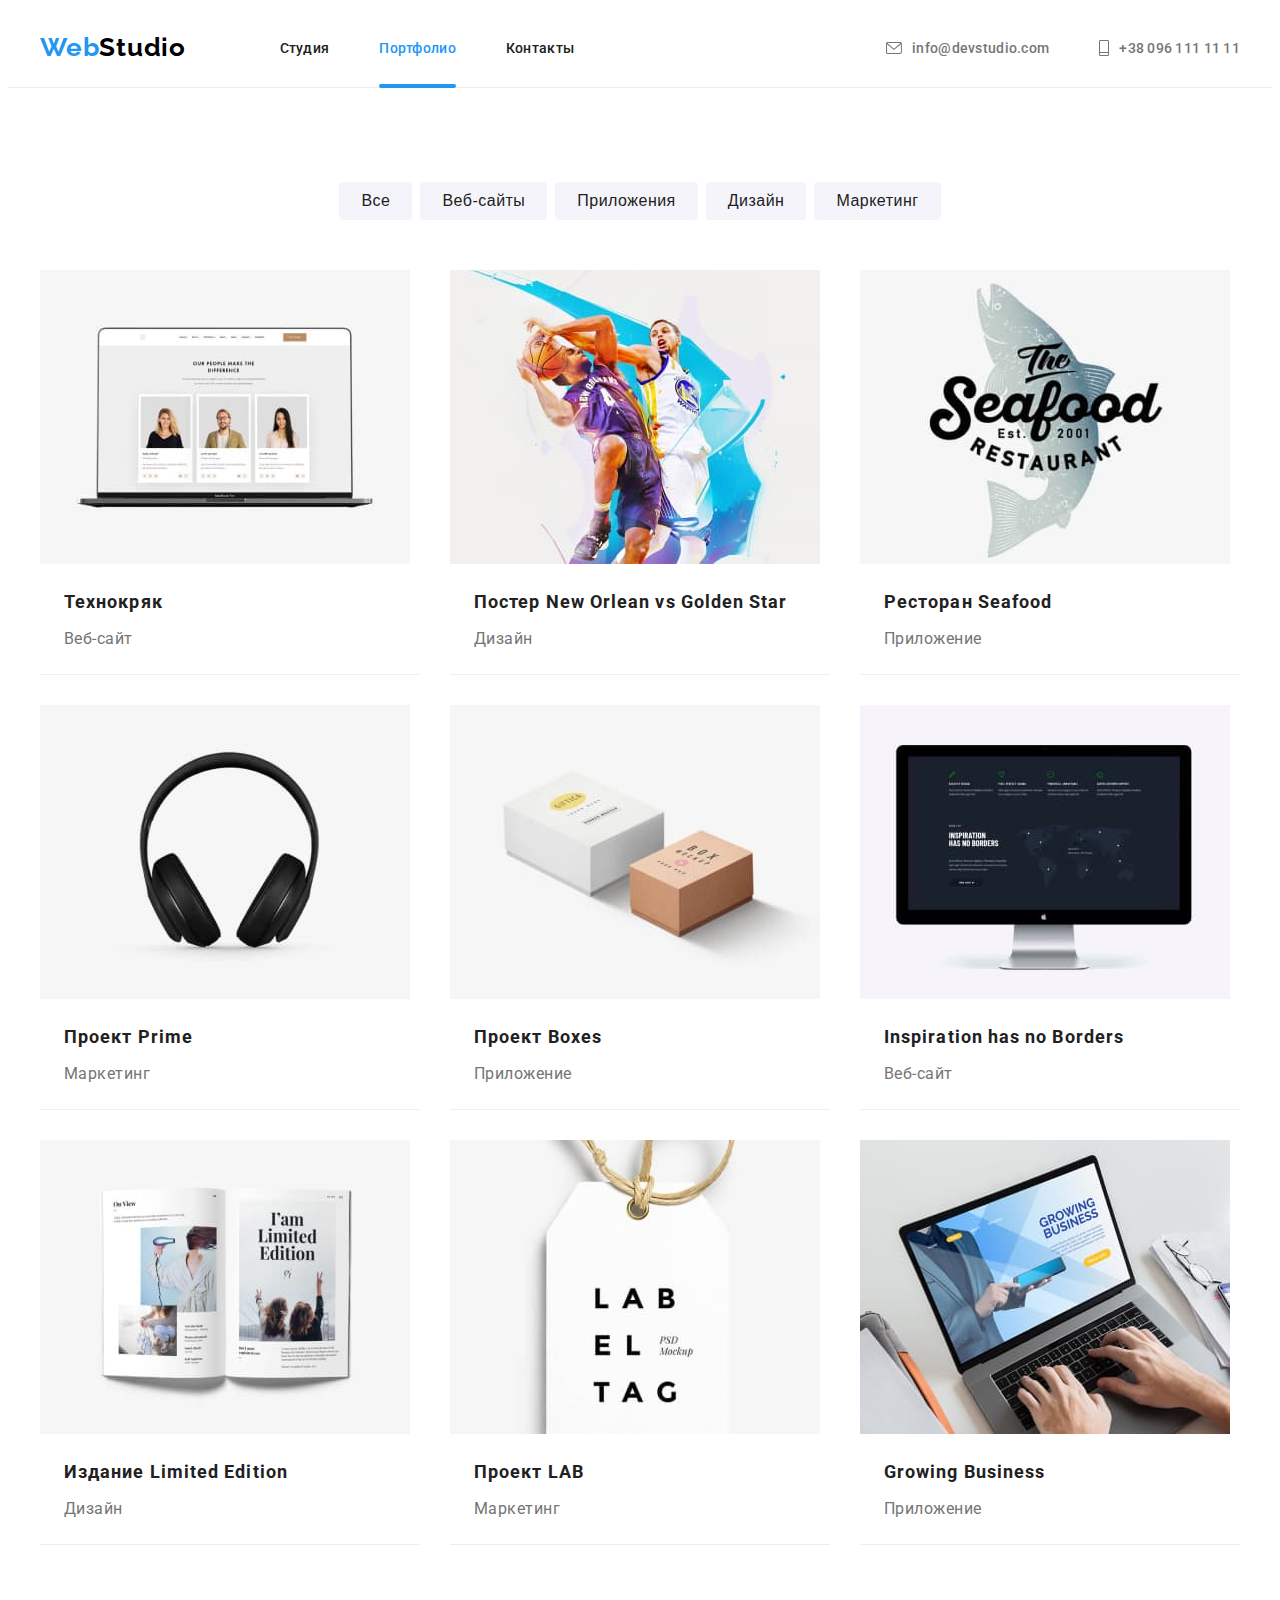
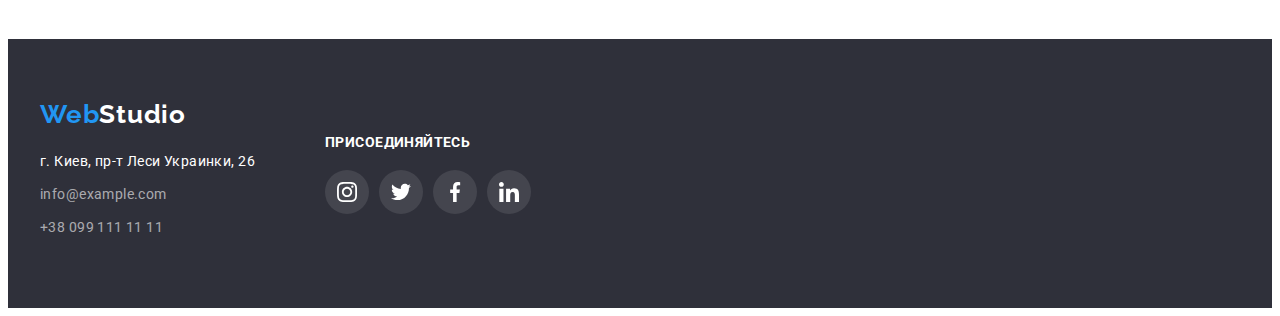
==== portfolio.html @ f4473c48 "add files from previous homework" ====
<!DOCTYPE html >
<html lang="ru">
    <head>
        <meta charset="utf-8">
        <title> Portfolio </title>
        <!--link GOOGLE Fonts-->
        <!--CSS rules to specify families
            font-family: 'Raleway', sans-serif;
            font-family: 'Roboto', sans-serif;-->
        <link rel="preconnect" href="https://fonts.googleapis.com">
        <link rel="preconnect" href="https://fonts.gstatic.com" crossorigin>
        <link href="https://fonts.googleapis.com/css2?family=Raleway:wght@700&family=Roboto:wght@400;500;700;900&display=swap" rel="stylesheet">
        <!--Link style-->
        <link rel="stylesheet" href="https://cdnjs.cloudflare.com/ajax/libs/modern-normalize/1.1.0/modern-normalize.min.css" integrity="sha512-wpPYUAdjBVSE4KJnH1VR1HeZfpl1ub8YT/NKx4PuQ5NmX2tKuGu6U/JRp5y+Y8XG2tV+wKQpNHVUX03MfMFn9Q==" crossorigin="anonymous" referrerpolicy="no-referrer" />    
        <link rel="stylesheet" href="./css/style.css">
    </head>
    <body>
        <header class="header">
            <div class="container header-container">
                    <a href="" class="link link-no-tdn header-logo">Web<span class="header-post-logo">Studio</span> </a>
                    <nav class="navigation-header">
                        <ul class="list list-no-ls list-header-navigation " > 
                            <li class="header-nav-item item"><a href="./index.html" class="link link-no-tdn header-nav-link ">Студия</a></li>
                            <li class="header-nav-item item"><a href="./portfolio.html" class="link link-no-tdn header-nav-link current-page-link  ">Портфолио</a></li>    
                            <li class="header-nav-item item"><a href="" class="link link-no-tdn header-nav-link ">Контакты</a></li>
                        </ul>    
                    </nav>
                    <ul class="list list-no-ls list-header-contact" >
                        <li class="header-contact-item item mail-item"><a href="mailto:info@devstudio.com" class="link link-no-tdn header-contact-link">
                            <svg width="16" height="12" class="contact-icon"> 
                                <use href="../images/icons.svg#icon-envelope"></use>
                            </svg>
                            <span class="mail-header">info@devstudio.com</span></a></li>
                        <li class="header-contact-item"><a href="tel:+380961111111" class="link link-no-tdn header-contact-link">
                            <svg width="10" height="16" class="contact-icon"> 
                                <use href="../images/icons.svg#icon-smartphone"></use>
                            </svg>
                            <span>+38 096 111 11 11</span></a></li>
                    </ul>
            </div>
        </header>
        <section class="products-section section">
            <div class="container">
                <ul class="products-list list-no-ls">
                    <li class="product-list-item item"><input type="button" value="Все" class="product-list-btn button"></li>
                    <li class="product-list-item item"><input type="button" value="Веб-сайты" class="product-list-btn button"></li>
                    <li class="product-list-item item"><input type="button" value="Приложения" class="product-list-btn button"></li>
                    <li class="product-list-item item"><input type="button" value="Дизайн" class="product-list-btn button"></li>
                    <li class="product-list-item item"><input type="button" value="Маркетинг" class="product-list-btn button"></li>
                </ul>
                <ul class="products-example-list list-no-ls">
                    <li class="products-example-item ">
                        <a href="" class="products-example-link link-no-tdn">
                            <div class="products-example-content">
                                <img src="./images/technokryak.jpg" alt="Веб-сайт Технокряк"  width="370" height="294">
                                <p class="product-description-content">
                                    Технокряк это современная площадка распространения коронавируса. Компании используют эту платформу для цифрового шпионажа и атак на защищённые сервера конкурентов.
                                </p>    
                            </div>
                            <div class="product-name-container">
                                <h3 class="products-example-partner">Технокряк</h3>
                                <p class="products-example-type">Веб-сайт</p>
                            </div>
                        </a>
                    </li>
                    <li class="products-example-item ">
                        <a href="" class="products-example-link link-no-tdn">
                            <div class="products-example-content">
                                <img src="./images/poster-new-orlean.jpg" alt="Дизайн Постер New Orlean vs Golden Star" width="370" height="294">
                                <p class="product-description-content">
                                    Технокряк это современная площадка распространения коронавируса. Компании используют эту платформу для цифрового шпионажа и атак на защищённые сервера конкурентов.
                                </p>    
                            </div>
                            <div class="product-name-container">
                                <h3 class="products-example-partner">Постер New Orlean vs Golden Star</h3>
                                <p class="products-example-type">Дизайн</p>
                            </div>
                        </a>
                    </li>
                    <li class="products-example-item ">
                        <a href="" class="products-example-link link-no-tdn">
                            <div class="products-example-content">
                                <img src="./images/restoraun-seafood.jpg" alt="Приложение Ресторан Seafood" width="370" height="294">
                                <p class="product-description-content">
                                    Технокряк это современная площадка распространения коронавируса. Компании используют эту платформу для цифрового шпионажа и атак на защищённые сервера конкурентов.
                                </p>    
                            </div>
                            <div class="product-name-container">
                                <h3 class="products-example-partner">Ресторан Seafood</h3>
                                <p class="products-example-type">Приложение</p>
                            </div>
                        </a>
                    </li>
                    <li class="products-example-item ">
                        <a href="" class="products-example-link link-no-tdn">
                            <div class="products-example-content">
                                <img src="./images/project-prime.jpg" alt="Маркетинг Проект Prime" width="370" height="294">
                                <p class="product-description-content">
                                    Технокряк это современная площадка распространения коронавируса. Компании используют эту платформу для цифрового шпионажа и атак на защищённые сервера конкурентов.
                                </p>    
                            </div>
                            <div class="product-name-container">
                                <h3 class="products-example-partner">Проект Prime</h3>
                                <p class="products-example-type">Маркетинг</p>
                            </div>
                        </a>
                    </li>
                    <li class="products-example-item ">
                        <a href="" class="products-example-link link-no-tdn">
                            <div class="products-example-content">
                                <img src="./images/project-boxes.jpg" alt="Приложение Проект Boxes" width="370" height="294">
                                <p class="product-description-content">
                                    Технокряк это современная площадка распространения коронавируса. Компании используют эту платформу для цифрового шпионажа и атак на защищённые сервера конкурентов.
                                </p>    
                            </div>
                            <div class="product-name-container">
                                <h3 class="products-example-partner">Проект Boxes</h3>
                                <p class="products-example-type">Приложение</p>
                            </div>
                        </a>
                    </li>
                    <li class="products-example-item ">
                        <a href="" class="products-example-link link-no-tdn">
                            <div class="products-example-content">
                                <img src="./images/inspiration-no-borders.jpg" alt="Веб-сайт Inspiration has no Borders" width="370" height="294">
                                <p class="product-description-content">
                                    Технокряк это современная площадка распространения коронавируса. Компании используют эту платформу для цифрового шпионажа и атак на защищённые сервера конкурентов.
                                </p>    
                            </div>
                            <div class="product-name-container">
                                <h3 class="products-example-partner">Inspiration has no Borders</h3>
                                <p class="products-example-type">Веб-сайт</p>
                            </div>
                        </a>
                    </li>
                    <li class="products-example-item ">
                        <a href="" class="products-example-link link-no-tdn">
                            <div class="products-example-content">
                                <img src="./images/magazine-limited-edition.jpg" alt="Дизайн Издание Limited Edition" width="370" height="294">
                                <p class="product-description-content">
                                    Технокряк это современная площадка распространения коронавируса. Компании используют эту платформу для цифрового шпионажа и атак на защищённые сервера конкурентов.
                                </p>    
                            </div>
                            <div class="product-name-container">
                                <h3 class="products-example-partner">Издание Limited Edition</h3>
                                <p class="products-example-type">Дизайн</p>
                            </div>
                        </a>
                    </li>
                    <li class="products-example-item ">
                        <a href="" class="products-example-link link-no-tdn">
                            <div class="products-example-content">
                                <img src="./images/project-lab.jpg" alt="Маркетинг Проект LAB" width="370" height="294">
                                <p class="product-description-content">
                                    Технокряк это современная площадка распространения коронавируса. Компании используют эту платформу для цифрового шпионажа и атак на защищённые сервера конкурентов.
                                </p>    
                            </div>
                            <div class="product-name-container">
                                <h3 class="products-example-partner">Проект LAB</h3>
                                <p class="products-example-type">Маркетинг</p>
                            </div>
                        </a>
                    </li>
                    <li class="products-example-item ">
                        <a href="" class="products-example-link link-no-tdn">
                            <div class="products-example-content">
                                <img src="./images/growing-business.jpg" alt="Приложение Growing Business" width="370" height="294">
                                <p class="product-description-content">
                                    Технокряк это современная площадка распространения коронавируса. Компании используют эту платформу для цифрового шпионажа и атак на защищённые сервера конкурентов.
                                </p>    
                            </div>
                            <div class="product-name-container">
                                <h3 class="products-example-partner">Growing Business</h3>
                                <p class="products-example-type">Приложение</p>
                            </div>
                        </a>
                    </li>
                </ul>
            </div>
        </section>
        <footer class="footer"> 
            <div class="container footer-container">
                <div class="footer-adress footer-content">
                    <div class="footer-logo-container">
                        <a href="" class="link link-no-tdn footer-logo">Web<span class="footer-post-logo">Studio</span> </a>
                    </div>
                    <address class="address">
                        <ul class="address-list list-no-ls">
                            <li class="address-item item"><a href="" class="address-link link link-no-tdn">г. Киев, пр-т Леси Украинки, 26</a></li>
                            <li class="address-item item"><a href="mailto:info@example.com" class=" address-link link address-telmail-link link-no-tdn">info@example.com</a></li>
                            <li class="address-item item"><a href="tel:+380991111111" class="address-link link address-telmail-link link-no-tdn">+38 099 111 11 11</a></li>
                        </ul>
                    </address>
                </div>
                <div class="footer-content footer-social">
                    <p class="footer-social-title"> присоединяйтесь</p>
                    <ul class="social-list social-list-footer list-no-ls list">
                        <li class="social-item item social-item-footer">
                            <a href="javascript:void(0)" class="social-link social-link-footer link-no-tdn link">
                                <svg class="social-icon social-icon-footer"> 
                                    <use href="./images/icons.svg#icon-instagram"></use>
                                </svg>
                                 </a>
                        </li>
                        <li class="social-item item social-item-members">
                            <a href="javascript:void(0)" class="social-link social-link-footer link-no-tdn link">
                                <svg class="social-icon social-icon-footer"> 
                                    <use href="./images/icons.svg#icon-twitter"></use>
                                </svg>
                            </a>
                        </li>
                        <li class="social-item item social-item-members">
                            <a href="javascript:void(0)" class="social-link social-link-footer link-no-tdn link">
                                <svg class="social-icon social-icon-footer"> 
                                    <use href="./images/icons.svg#icon-facebook"></use>
                                </svg>
                            </a>
                        </li>
                        <li class="social-item item social-item-members">
                            <a href="javascript:void(0)" class="social-link social-link-footer link-no-tdn link">
                                <svg class="social-icon social-icon-footer"> 
                                    <use href="./images/icons.svg#icon-linkedin"></use>
                                </svg>
                            </a>
                        </li>
                    </ul>
                </div>
                <div class="footer-content footer-sign">
    
                </div>
            </div>
            
        </footer>     
    </body>
</html>
---- css/style.css ----
:root{
/*fonts colours */
    --body-fonts-main-color: #212121;
    --body-fonts-onbackgraund-color: #FFFFFF;
    --general-text-fonts-color: #757575;
    --logo-first-color: #2196F3;
    --logo-header-second-color: #000000;
    --logo-footer-second-color: #FFFFFF;
    --active-btn-fonts-color: #FFFFFF;
    --active-link-fonts-color: #2196F3;
    --main-svg-color: #AFB1B8;
/*background colours */   
    --body-background-main-color:#E5E5E5;
    --header-background-color: #FFFFFF;
    --hero-background-color: #2F303A;
    --hero-btn-background-color: #2196F3;
    --body-additional-color: #F5F4FA;
    --footer-background-color: #2F303A;
    --active-btn-background-color: #2196F3;
    --cards-background-color: #FFFFFF;
/*border colors*/
    --header-botton-color: #ECECEC;
    --product-example-card-border: #EEEEEE;
/*distance between content*/
    --horisondal-content-offset-negative: -30px;
    --horisondal-content-offset-positive: 30px;
    --vertical-content-offset-negative: -30px;
    --vertical-content-offset-positive: 30px;
    --vertical-section-offset-negative: -94px;
    --vertical-section-offset-positive: 94px;
/*times*/
    --animation-time: 250ms; 
/*sizes*/
    --portfolio-img-card-height:294px;
    --portfolio-img-card-width:370px;
}
/*reset*/
p, h1, h2, h3, h4, h5, h6{
    margin: 0;
}
ul {
    margin: 0;
    padding-left: 0;
}

/*general components*/
body {
    font-family: Roboto, sans-serif;
    color: var(--body-fonts-main-color);
    /* background-color: var(--body-background-main-color); */
}
.link {
    transition: color var(--animation-time) cubic-bezier(0.4, 0, 0.2, 1) ;
}
.link-no-tdn {
    text-decoration: none;
}
.list-no-ls {
    list-style: none;
}
.container{
    width: 1200px;
    margin: 0 auto;
    padding-left: 15px;
    padding-right: 15px;
}
img{
    display: block;
}

.button{
    transition: color var(--animation-time) cubic-bezier(0.4, 0, 0.2, 1), 
    background-color var(--animation-time) cubic-bezier(0.4, 0, 0.2, 1),
    box-shadow var(--animation-time) cubic-bezier(0.4, 0, 0.2, 1);
}
.section{
    padding-top: var(--vertical-section-offset-positive);
    padding-bottom: var(--vertical-section-offset-positive);
}
/*------------HEADER-------------*/
.header{
    background-color: var(--header-background-color);
    border-bottom: 1px solid var(--header-botton-color);
    padding-bottom: 24px;
    padding-top: 24px;

}
.header-container {
    display: flex;
    flex-wrap: wrap;
    align-items: center;
    justify-content: space-between;
}
.header-logo {
    font-family: Raleway;
    font-weight: 700;
    font-size: 26px;
    line-height: calc(31 / 26);
    letter-spacing: 0.03em; 
    color: var(--logo-first-color);
    flex-grow: 0.6;
}
.header-post-logo {
    color: var(--logo-header-second-color);
}
.navigation-header {
    flex-grow: 1;
}  
.list-header-navigation {
    display: flex;
    flex-wrap: wrap;
    justify-content: flex-start;
} 
.header-nav-item:not(:last-child) {
    margin-right: 50px;
} 
.header-nav-link {
    font-weight: 500;
    font-size: 14px;
    line-height: calc(16 / 14);
    letter-spacing: 0.02em;
    color:inherit;
}
.current-page-link {
    position: relative;
    color: var(--active-link-fonts-color);
    /* background-color: var(--active-link-fonts-color); */
}
.current-page-link::after {
    content: "";
    position: absolute;
    display: block;
    border-radius: 2px;
    width: 100%;
    border-bottom: 4px solid var(--active-link-fonts-color);
    top: 44px;
}
.header-nav-link:hover, .header-nav-link:focus {
    color: var(--active-link-fonts-color);
}

.list-header-contact {
    display: flex;
    flex-wrap:wrap;
    flex-grow: 1;
    justify-content: flex-end;
} 
.header-contact-item:not(:last-child) {
    margin-right: 50px;
} 
.header-contact-link{
    display: flex;
    align-items: center;
}
.header-contact-link {
    font-weight: 500;
    font-size: 14px;
    line-height: calc(16 / 14);
    letter-spacing: 0.02em;
    color: var(--general-text-fonts-color);
}

.header-contact-link:hover, .header-contact-link:focus {
    color: var(--active-link-fonts-color);
}
.header-contact-link:hover .contact-icon, 
.header-contact-link:focus .contact-icon{
    --color1: var(--active-link-fonts-color);
}
.contact-icon {
    margin-right: 10px;
}

/*------------------BODY-------------------*/
.hero{
    background-image: linear-gradient(rgba(47, 48, 58, 0.4),
     rgba(47, 48, 58, 0.4)),
    url(../images/bg-hero.jpg);
    background-repeat: no-repeat, no-repeat;
    background-position:center;
    background-size:1600px, 1600px;

}
.hero-container{
    padding-bottom: 106px;
    padding-top: 106px;
    
}
.hero-title {
    font-weight: 900;
    font-size: 44px;
    line-height: 1.36;
    text-align: center;
    letter-spacing: 0.06em;
    text-transform: uppercase;
    color: var(--body-fonts-onbackgraund-color);
    max-width: 696px;
    margin:0 auto 30px;
}
.hero-button {
    cursor: pointer;
    font-family: inherit;
    font-weight: 700;
    font-size: 16px;
    line-height: 1.87;
    display: block;
    align-items: center;
    text-align: center;
    letter-spacing: 0.06em;
    color: var(--body-fonts-onbackgraund-color);
    background-color: var(--hero-btn-background-color);
    padding-left: 32px;
    padding-right: 32px;
    padding-top: 10px;
    padding-bottom: 10px;
    margin:0 auto;
    border-radius: 4px;
    border: 0;
}
/*------SUPERIORITY-------*/
.superiority-list{
    display: flex;
    flex-wrap: wrap;
    margin-left:  var(--horisondal-content-offset-negative);
    margin-top: var(--vertical-content-offset-negative);

}
.superiority-item {
    margin-left: var(--horisondal-content-offset-positive);
    margin-top: var(--horisondal-content-offset-positive);
    flex-basis: calc(100% / 4 - var(--horisondal-content-offset-positive));
}
.superiority-img-block {
    width: 270px;
    height: 120px;
    display: flex;
    background-color: var(--body-additional-color);
    justify-content: center;
    align-items: center;
    margin-bottom: 30px;
}
.superiority-img {
    height: 70px;
    width: 70px;
}

.superiority-name{
    font-weight: 700;
    font-size: 14px;
    line-height: calc(16 / 14);
    letter-spacing: 0.03em;
    text-transform: uppercase;
    margin-bottom: 10px;
}
.superiority-after-title {
    font-weight: 400;
    font-size: 14px;
    line-height: 1.71;
    letter-spacing: 0.03em;
    color: var(--general-text-fonts-color);
}
.scills-section {
    padding-top: 0;
}
.scills-title {
    font-weight: 700;
    font-size: 36px;
    line-height: calc(42 / 36);
    text-align: center;
    letter-spacing: 0.03em;
    margin-bottom: 20px;
}
.scills-list {
    display: flex;
    flex-wrap: wrap;
    margin-left: var(--horisondal-content-offset-negative);
}
.scills-item {
    margin-top: var(--vertical-content-offset-positive);
    margin-left: var(--horisondal-content-offset-positive);
    flex-basis: calc(100% / 3 - var(--horisondal-content-offset-positive));
}
.scills-link > img {
    object-fit: cover;
}
.scills-content {
    position: relative;
}
.scills-content-overlay {
    position: absolute;
    display: block;
    
    background-image: linear-gradient(to left, rgba(47, 48, 58, 0.8), rgba(47, 48, 58, 0.8));
    padding-top: 27px;
    padding-bottom: 27px;
    
    top: 224px;
    text-transform: uppercase;
    font-weight: 700;
    font-size: 14px;
    line-height: calc(16.41 / 14);
    letter-spacing: 0.03em;
    color: var(--body-fonts-onbackgraund-color);
    width: 100%;
    text-align: center;
}

.team-section {
    background-color: var(--body-additional-color);
}
.team-list {
    display: flex;     
    flex-wrap: wrap;
    margin-left: var(--horisondal-content-offset-negative);
}
.team-items {
    margin-top: var(--vertical-content-offset-positive);
    margin-left: var(--horisondal-content-offset-positive);
    background-color: var(--cards-background-color);
    flex-basis: calc(100% / 4 - var(--horisondal-content-offset-positive));
    box-shadow: 0 4px 4px 0 rgba(0, 0, 0, 0.25);
}
.team-fig-caption {
    margin-top: var(--vertical-content-offset-positive);
    margin-bottom: var(--vertical-content-offset-positive);
}
.team-title {
    font-weight: 700;
    font-size: 36px;
    line-height: calc(42 / 36);
    text-align: center;
    letter-spacing: 0.03em;
    margin-bottom: 20px;
}
.team-member-names {
    font-weight: 500;
    font-size: 16px;
    line-height: calc(19 / 16);
    text-align: center;
    letter-spacing: 0.03em;
    margin-bottom: 10px;
}
.team-member-positions {
    font-weight: 400;
    font-size: 16px;
    line-height: calc(19 / 16);
    text-align: center;
    letter-spacing: 0.03em;
    color: var(--general-text-fonts-color);
    margin-bottom: 16px;
}
.social-list{
    display: flex;
    justify-content: center;
}
.social-item {
    height: 44px;
    width: 44px;
}
.social-item + .social-item {
    margin-left: 10px;
}
.social-link  {
    height: 100%;
    width: 100%;
    display: flex;
    border-radius: 50%;
    justify-content: center;
    align-items: center;
    transition: background-color var(--animation-time) cubic-bezier(0.4, 0, 0.2, 1);
}
.social-link:hover,  .social-link:focus {
    background-color: var(--active-btn-background-color);
}
.social-link:hover .social-icon,
.social-link:focus .social-icon{
    fill:var(--body-fonts-onbackgraund-color);
}
.social-icon {
    fill: #afb1b8;
    width: 20px;
    height: 20px;    
    transition: fill var(--animation-time) cubic-bezier(0.4, 0, 0.2, 1);
}
/*-----------------REGULAR CUSTOMS---------*/

.regcustomers-title {
    font-weight: 700;
    font-size: 36px;
    line-height: calc(42 / 36);
    text-align: center;
    letter-spacing: 0.03em;
    vertical-align: top;
    margin-bottom: 20px;
}
.regcustomers-list {
    display:flex;
    flex-wrap: wrap;
    justify-content: center;
    margin-left: var(--horisondal-content-offset-negative);
}
.regcustomers-item {
    height: 92px;
    width: 170px;
    margin-left: var(--horisondal-content-offset-positive);    
    margin-top: var(--vertical-content-offset-positive);
}
.regcustomers-link{
    display: flex;
    width: 100%;
    height: 100%;
    justify-content: center;
    align-items: center;    
    border: 1px solid var(--main-svg-color);
    padding: 15px 31px;
    transition: border-color var(--animation-time) cubic-bezier(0.4, 0, 0.2, 1);
}
.regcustomers-icon{
    width: 100%;
    height: 100%;
    fill: #AFB1B8;
    transition: fill var(--animation-time) cubic-bezier(0.4, 0, 0.2, 1);
}
.regcustomers-link:hover,
.regcustomers-link:focus {
    border-color: var(--active-link-fonts-color);
}
.regcustomers-link:hover .regcustomers-icon,
.regcustomers-link:focus .regcustomers-icon {
    fill: var(--active-link-fonts-color);

}
/*-----------------FOOTER------------------*/
.footer {
    background-color: var(--footer-background-color);
    padding-top: 60px;
    padding-bottom: 60px;

}

.footer-container {
    display:flex;
    align-items: center;
}

.footer-adress {
    margin-right: 70px;
}

.footer-logo-container {
    margin-bottom: 20px;
}
.footer-logo {
    font-family: Raleway;
    font-weight: 700;
    font-size: 26px;
    line-height: calc(31 / 26);
    letter-spacing: 0.03em; 
    color: var(--logo-first-color);
}
.footer-post-logo {
    font-family: Raleway;
    font-weight: 700;
    font-size: 26px;
    line-height: calc(31 / 26);
    letter-spacing: 0.03em; 
    color: var(--logo-footer-second-color);
}

.address-link{
    font-style: normal;
    font-weight: 400;
    font-size: 14px;
    line-height: 1.71;
    letter-spacing: 0.03em;
    color: var(--body-fonts-onbackgraund-color);
}
.address-link:hover, .address-link:focus{
    color: var(--active-link-fonts-color);
}

.address-telmail-link{
    color: rgba(255, 255, 255, 0.6);
}

.address-item{
    margin-bottom: 9px;
}

.footer-social-title {
    text-transform: uppercase;
    color: var(--body-fonts-onbackgraund-color);
    font-weight: 700;
    font-size: 14px;
    line-height: calc(16 / 14);
    letter-spacing: 0.03em; 
    margin-bottom: 20px;
}


.social-link-footer {
    background-color: rgba(255,255,255,10%);
    transition: background-color var(--animation-time) cubic-bezier(0.4, 0, 0.2, 1);
}

.social-icon-footer {
    fill:var(--body-fonts-onbackgraund-color);
}
/*---------------PORTFOLIO-----------------*/
.products-list {
    display: flex;
    flex-wrap: wrap;
    justify-content: center;
    margin-bottom: 20px;
}

.product-list-item:not(:last-child) {
    margin-right: 8px;
}
.product-list-btn {
    cursor: pointer;
    font-weight: 500;
    font-size: 16px;
    line-height: 1.62;
    text-align: center;
    letter-spacing: 0.03em;
    color:inherit;
    border: 0;
    border-radius: 4px;
    background-color: var(--body-additional-color);
    padding: 6px 22px;
}

.product-list-btn:hover, .product-list-btn:focus {
    color: var(--active-btn-fonts-color);
    background-color: var(--active-btn-background-color);     
    box-shadow: 0px 2px 2px 0 rgba(0, 0, 0, 0.12),
            0px 1px 2px 0 rgba(0, 0, 0, 0.8),
            0px 3px 1px 0 rgba(0, 0, 0, 0.1);
}  

.products-example-list {
    display: flex;
    flex-wrap: wrap;
    margin-left: var(--horisondal-content-offset-negative);
}

.products-example-item {
    background-color: var(--cards-background-color);
    margin-left: var(--horisondal-content-offset-positive);
    margin-top: var(--vertical-content-offset-positive);
    border-bottom: 1px solid var(--product-example-card-border);
    flex-basis: calc(100% / 3 - var(--horisondal-content-offset-positive));
}
.products-example-link{
    display: block;
    transition: box-shadow var(--animation-time) cubic-bezier(0.4, 0, 0.2, 1);
}
.products-example-link:focus,
.products-example-link:hover {
    box-shadow: 1px 4px 6px 0 rgba(0, 0, 0, 0.16),
            0 4px 4px 0 rgba(0, 0, 0, 0.06),
            0 1px 1px 0 rgba(0, 0, 0, 0.12);
}
.products-example-content{
    position: relative;
}
.products-example-link:hover .product-description-content,
.products-example-link:focus .product-description-content  {
    position: absolute;
    transform: translateY(0);    
}
.products-example-content{
    overflow: hidden;
}
.product-description-content {
    position: absolute;
    display:flex;
    top: 0;
    left:0;
    height: 100%;
    width: 100%;
    padding: 24px;
    justify-content: center;
    align-items: center;
    overflow: auto;
    background-image: linear-gradient(to left, rgba(33, 150, 243, 0.9), rgba(33, 150, 243, 0.9));
    font-weight: 400;
    font-size: 18px;
    line-height: 1.33;
    letter-spacing: 0.03em;
    color: var(--body-fonts-onbackgraund-color);
    transform: translateY(100%);
    transition: transform var(--animation-time) cubic-bezier(0.4, 0, 0.2, 1);  
}
.product-name-container {
    padding-top: 20px;
    padding-bottom: 20px;
    padding-left: 24px;
    padding-right: 24px;
}
.products-example-partner {
    font-weight: 700;
    font-size: 18px;
    line-height: 2;
    letter-spacing: 0.06em;
    color: var(--body-fonts-main-color);
    margin-bottom: 4px;
}
.products-example-type {
    font-weight: normal;
    font-size: 16px;
    line-height: 1.87;
    letter-spacing: 0.03em;
    color: var(--general-text-fonts-color);
}

.backdrop {
    position: fixed;
    display: flex;
    width: 100vw;
    height: 100vh;
    background-color: rgba(0, 0, 0, 0.2);
    top: 0;
    left: 0; 
    justify-content: center;
    align-items: center;
    transition: opacity var(--animation-time) cubic-bezier(0.4, 0, 0.2, 1),
            visibility var(--animation-time) cubic-bezier(0.4, 0, 0.2, 1);
}
.backdrop.is-hidden {
    visibility: hidden;
    opacity: 0;
    pointer-events: none;
}
.modal {
    position: relative;
    width: 528px;
    min-height: 581px;
    background-color: #FFFFFF;
    box-shadow: 0px 2px 1px 0px rgba(0, 0, 0, 0.2),
            0px 1px 1px 0px rgba(0, 0, 0, 0.14)
            0px 1px 3px 0px rgba(0, 0, 0, 0.12);
    border-radius: 4px;
}
.close-btn {
    position: absolute;
    top: 14px;
    right: 14px;
    width: 30px;
    height: 30px;
    display: flex;
    justify-content: center;
    align-items: center;
    border-radius: 50%;
    border: 1px solid rgba(0, 0, 0, 0.1);
    background-color: transparent;
}
.btn-close-icon {
    width: 100%;
    height: 100%;
}
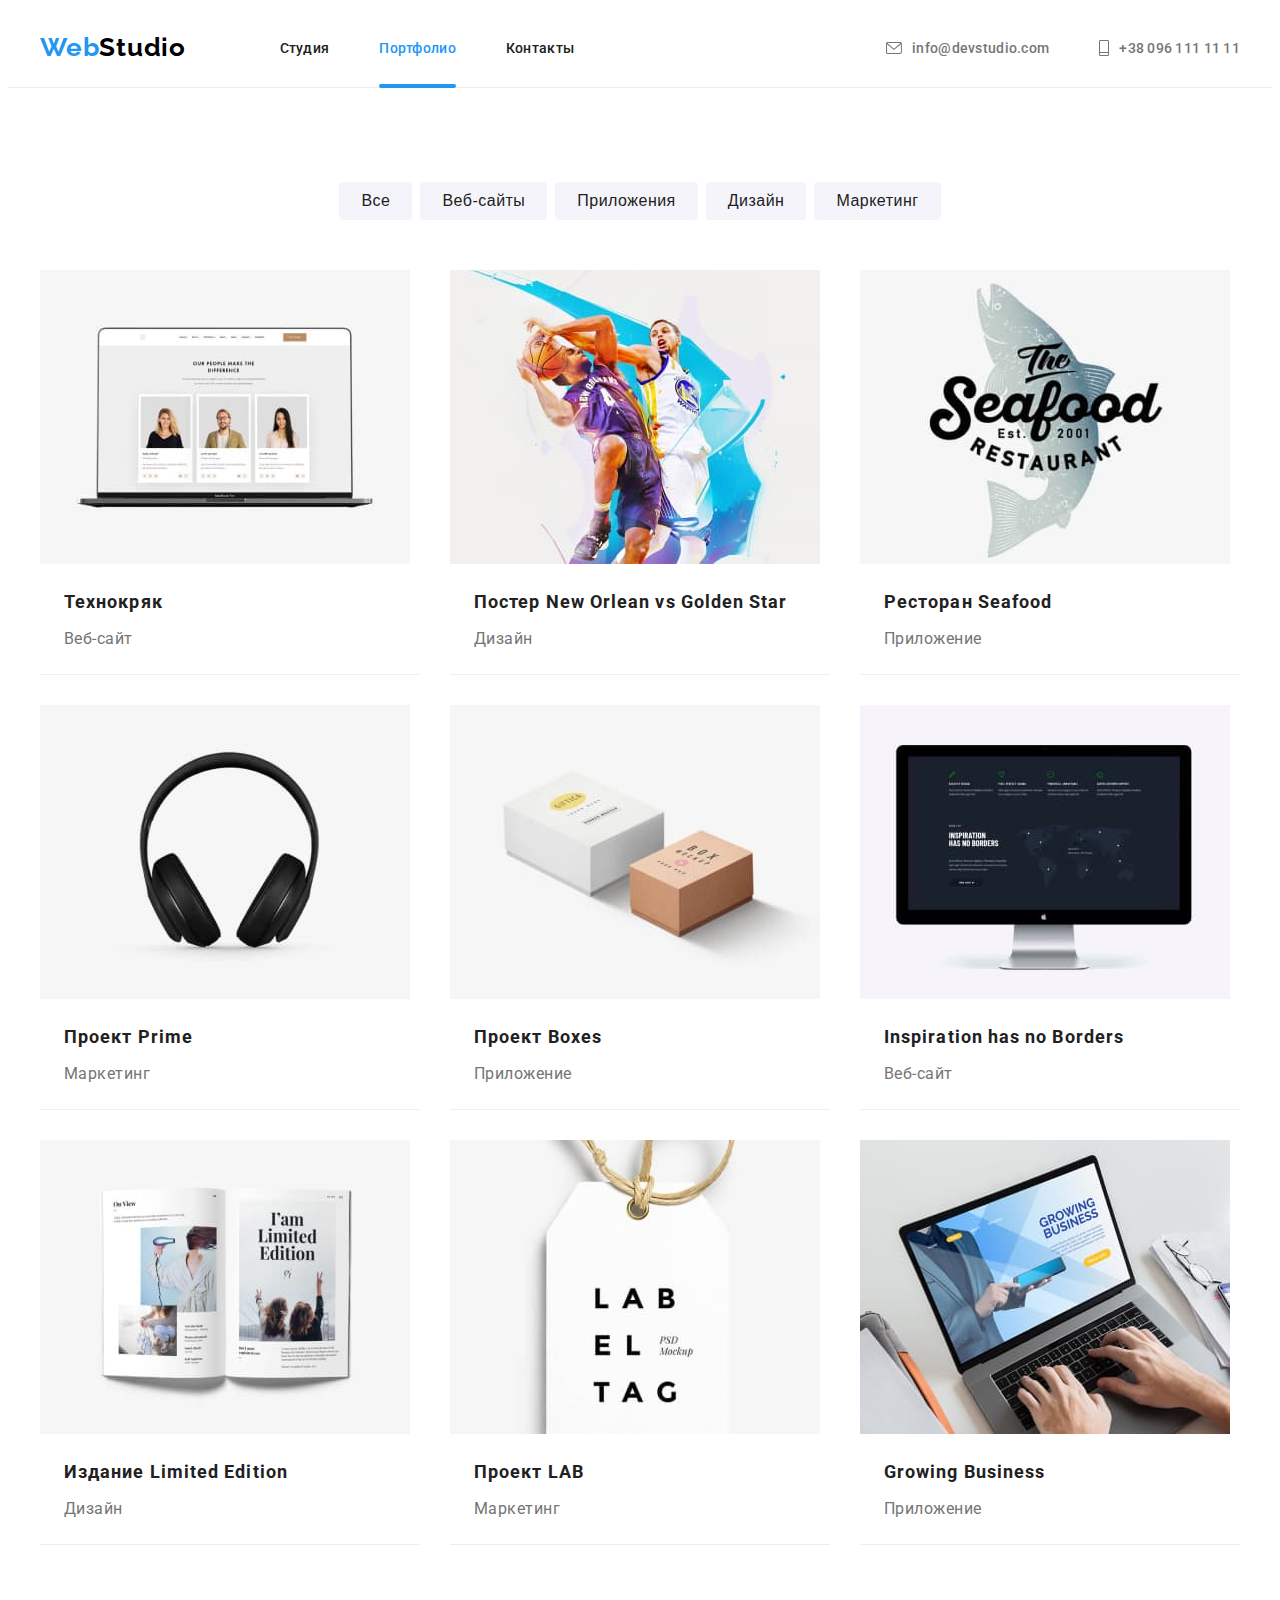
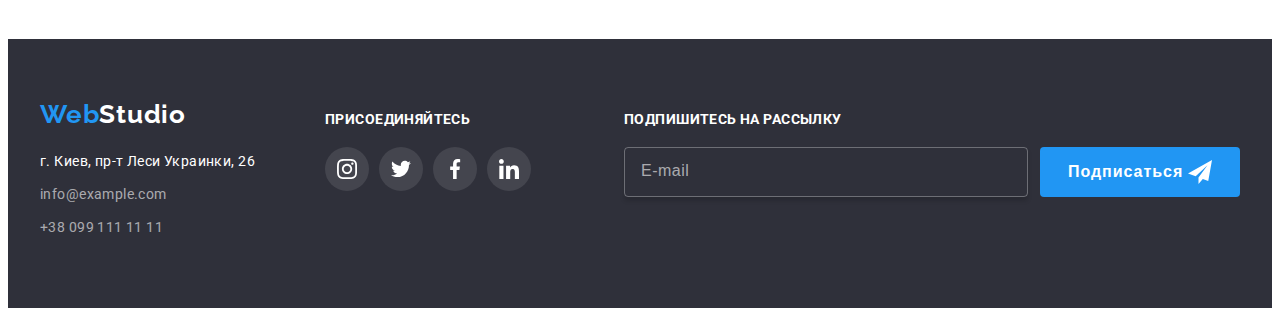
==== commit 7cccf8ef: "make footer subscribe content" ====
--- a/portfolio.html
+++ b/portfolio.html
@@ -178,58 +178,77 @@
                 </ul>
             </div>
         </section>
-        <footer class="footer"> 
+        <footer class="footer">
             <div class="container footer-container">
                 <div class="footer-adress footer-content">
                     <div class="footer-logo-container">
-                        <a href="" class="link link-no-tdn footer-logo">Web<span class="footer-post-logo">Studio</span> </a>
+                        <a href="" class="link link-no-tdn footer-logo">Web<span class="footer-post-logo">Studio</span>
+                        </a>
                     </div>
                     <address class="address">
                         <ul class="address-list list-no-ls">
-                            <li class="address-item item"><a href="" class="address-link link link-no-tdn">г. Киев, пр-т Леси Украинки, 26</a></li>
-                            <li class="address-item item"><a href="mailto:info@example.com" class=" address-link link address-telmail-link link-no-tdn">info@example.com</a></li>
-                            <li class="address-item item"><a href="tel:+380991111111" class="address-link link address-telmail-link link-no-tdn">+38 099 111 11 11</a></li>
+                            <li class="address-item item">
+                                <a href="" class="address-link link link-no-tdn">г. Киев, пр-т Леси Украинки, 26</a>
+                            </li>
+                            <li class="address-item item">
+                                <a href="mailto:info@example.com"
+                                    class="address-link link address-telmail-link link-no-tdn">info@example.com</a>
+                            </li>
+                            <li class="address-item item">
+                                <a href="tel:+380991111111" class="address-link link address-telmail-link link-no-tdn">+38
+                                    099 111 11 11</a>
+                            </li>
                         </ul>
                     </address>
                 </div>
                 <div class="footer-content footer-social">
-                    <p class="footer-social-title"> присоединяйтесь</p>
+                    <p class="footer-social-title">присоединяйтесь</p>
                     <ul class="social-list social-list-footer list-no-ls list">
                         <li class="social-item item social-item-footer">
                             <a href="javascript:void(0)" class="social-link social-link-footer link-no-tdn link">
-                                <svg class="social-icon social-icon-footer"> 
+                                <svg class="social-icon social-icon-footer">
                                     <use href="./images/icons.svg#icon-instagram"></use>
                                 </svg>
-                                 </a>
+                            </a>
                         </li>
                         <li class="social-item item social-item-members">
                             <a href="javascript:void(0)" class="social-link social-link-footer link-no-tdn link">
-                                <svg class="social-icon social-icon-footer"> 
+                                <svg class="social-icon social-icon-footer">
                                     <use href="./images/icons.svg#icon-twitter"></use>
                                 </svg>
                             </a>
                         </li>
                         <li class="social-item item social-item-members">
                             <a href="javascript:void(0)" class="social-link social-link-footer link-no-tdn link">
-                                <svg class="social-icon social-icon-footer"> 
+                                <svg class="social-icon social-icon-footer">
                                     <use href="./images/icons.svg#icon-facebook"></use>
                                 </svg>
                             </a>
                         </li>
                         <li class="social-item item social-item-members">
                             <a href="javascript:void(0)" class="social-link social-link-footer link-no-tdn link">
-                                <svg class="social-icon social-icon-footer"> 
+                                <svg class="social-icon social-icon-footer">
                                     <use href="./images/icons.svg#icon-linkedin"></use>
                                 </svg>
                             </a>
                         </li>
                     </ul>
                 </div>
-                <div class="footer-content footer-sign">
-    
+                <div class="footer-content footer-subscribing">
+                    <p class="footer-subscribing-title">Подпишитесь на рассылку</p>
+                    <form class="footer-subscribing-form" action="javascript:void(0)">
+                        <input type="email" id="footer-subscribing-email-input" name="subscribing-email" placeholder="E-mail"
+                            class="footer-subscribing-input">
+                        <label for="footer-subscribing-email-label" class="footer-subscribing-label">
+                            <button type="submit" class="footer-subscribing-button"> Подписаться
+                                <svg class="subscribe-icon">
+                                    <use href="./images/icons.svg#icon-send"></use>
+                                </svg>
+                            </button>
+                        </label>
+                    </form>
                 </div>
             </div>
-            
-        </footer>     
+        </footer>    
     </body>
 </html>--- a/css/style.css
+++ b/css/style.css
@@ -1,665 +1,849 @@
-:root{
-/*fonts colours */
-    --body-fonts-main-color: #212121;
-    --body-fonts-onbackgraund-color: #FFFFFF;
-    --general-text-fonts-color: #757575;
-    --logo-first-color: #2196F3;
-    --logo-header-second-color: #000000;
-    --logo-footer-second-color: #FFFFFF;
-    --active-btn-fonts-color: #FFFFFF;
-    --active-link-fonts-color: #2196F3;
-    --main-svg-color: #AFB1B8;
-/*background colours */   
-    --body-background-main-color:#E5E5E5;
-    --header-background-color: #FFFFFF;
-    --hero-background-color: #2F303A;
-    --hero-btn-background-color: #2196F3;
-    --body-additional-color: #F5F4FA;
-    --footer-background-color: #2F303A;
-    --active-btn-background-color: #2196F3;
-    --cards-background-color: #FFFFFF;
-/*border colors*/
-    --header-botton-color: #ECECEC;
-    --product-example-card-border: #EEEEEE;
-/*distance between content*/
-    --horisondal-content-offset-negative: -30px;
-    --horisondal-content-offset-positive: 30px;
-    --vertical-content-offset-negative: -30px;
-    --vertical-content-offset-positive: 30px;
-    --vertical-section-offset-negative: -94px;
-    --vertical-section-offset-positive: 94px;
-/*times*/
-    --animation-time: 250ms; 
-/*sizes*/
-    --portfolio-img-card-height:294px;
-    --portfolio-img-card-width:370px;
+:root {
+  /*fonts colours */
+  --body-fonts-main-color: #212121;
+  --body-fonts-onbackgraund-color: #ffffff;
+  --general-text-fonts-color: #757575;
+  --logo-first-color: #2196f3;
+  --logo-header-second-color: #000000;
+  --logo-footer-second-color: #ffffff;
+  --active-btn-fonts-color: #ffffff;
+  --active-link-fonts-color: #2196f3;
+  --main-svg-color: #afb1b8;
+  /*background colours */
+  --body-background-main-color: #e5e5e5;
+  --header-background-color: #ffffff;
+  --hero-background-color: #2f303a;
+  --hero-btn-background-color: #2196f3;
+  --body-additional-color: #f5f4fa;
+  --footer-background-color: #2f303a;
+  --active-btn-background-color: #2196f3;
+  --cards-background-color: #ffffff;
+  /*border colors*/
+  --header-botton-color: #ececec;
+  --product-example-card-border: #eeeeee;
+  /*distance between content*/
+  --horisondal-content-offset-negative: -30px;
+  --horisondal-content-offset-positive: 30px;
+  --vertical-content-offset-negative: -30px;
+  --vertical-content-offset-positive: 30px;
+  --vertical-section-offset-negative: -94px;
+  --vertical-section-offset-positive: 94px;
+  /*times*/
+  --animation-time: 250ms;
+  /*sizes*/
+  --portfolio-img-card-height: 294px;
+  --portfolio-img-card-width: 370px;
 }
 /*reset*/
-p, h1, h2, h3, h4, h5, h6{
-    margin: 0;
+p,
+h1,
+h2,
+h3,
+h4,
+h5,
+h6 {
+  margin: 0;
 }
 ul {
-    margin: 0;
-    padding-left: 0;
+  margin: 0;
+  padding-left: 0;
 }
 
 /*general components*/
 body {
-    font-family: Roboto, sans-serif;
-    color: var(--body-fonts-main-color);
-    /* background-color: var(--body-background-main-color); */
+  font-family: Roboto, sans-serif;
+  color: var(--body-fonts-main-color);
+  /* background-color: var(--body-background-main-color); */
 }
 .link {
-    transition: color var(--animation-time) cubic-bezier(0.4, 0, 0.2, 1) ;
+  transition: color var(--animation-time) cubic-bezier(0.4, 0, 0.2, 1);
 }
 .link-no-tdn {
-    text-decoration: none;
+  text-decoration: none;
 }
 .list-no-ls {
-    list-style: none;
-}
-.container{
-    width: 1200px;
-    margin: 0 auto;
-    padding-left: 15px;
-    padding-right: 15px;
-}
-img{
-    display: block;
-}
-
-.button{
-    transition: color var(--animation-time) cubic-bezier(0.4, 0, 0.2, 1), 
+  list-style: none;
+}
+.container {
+  width: 1200px;
+  margin: 0 auto;
+  padding-left: 15px;
+  padding-right: 15px;
+}
+img {
+  display: block;
+}
+
+.button {
+  transition: color var(--animation-time) cubic-bezier(0.4, 0, 0.2, 1),
     background-color var(--animation-time) cubic-bezier(0.4, 0, 0.2, 1),
     box-shadow var(--animation-time) cubic-bezier(0.4, 0, 0.2, 1);
 }
-.section{
-    padding-top: var(--vertical-section-offset-positive);
-    padding-bottom: var(--vertical-section-offset-positive);
+.section {
+  display: flex;
+  justify-content: center;
+  padding-top: var(--vertical-section-offset-positive);
+  padding-bottom: var(--vertical-section-offset-positive);
 }
 /*------------HEADER-------------*/
-.header{
-    background-color: var(--header-background-color);
-    border-bottom: 1px solid var(--header-botton-color);
-    padding-bottom: 24px;
-    padding-top: 24px;
-
+.header {
+  background-color: var(--header-background-color);
+  border-bottom: 1px solid var(--header-botton-color);
+  padding-bottom: 24px;
+  padding-top: 24px;
 }
 .header-container {
+  display: flex;
+  flex-wrap: wrap;
+  align-items: center;
+  justify-content: space-between;
+}
+.header-logo {
+  font-family: Raleway;
+  font-weight: 700;
+  font-size: 26px;
+  line-height: calc(31 / 26);
+  letter-spacing: 0.03em;
+  color: var(--logo-first-color);
+  flex-grow: 0.6;
+}
+.header-post-logo {
+  color: var(--logo-header-second-color);
+}
+.navigation-header {
+  flex-grow: 1;
+}
+.list-header-navigation {
+  display: flex;
+  flex-wrap: wrap;
+  justify-content: flex-start;
+}
+.header-nav-item:not(:last-child) {
+  margin-right: 50px;
+}
+.header-nav-link {
+  font-weight: 500;
+  font-size: 14px;
+  line-height: calc(16 / 14);
+  letter-spacing: 0.02em;
+  color: inherit;
+}
+.current-page-link {
+  position: relative;
+  color: var(--active-link-fonts-color);
+  /* background-color: var(--active-link-fonts-color); */
+}
+.current-page-link::after {
+  content: "";
+  position: absolute;
+  display: block;
+  border-radius: 2px;
+  width: 100%;
+  border-bottom: 4px solid var(--active-link-fonts-color);
+  top: 44px;
+}
+.header-nav-link:hover,
+.header-nav-link:focus {
+  color: var(--active-link-fonts-color);
+}
+
+.list-header-contact {
+  display: flex;
+  flex-wrap: wrap;
+  flex-grow: 1;
+  justify-content: flex-end;
+}
+.header-contact-item:not(:last-child) {
+  margin-right: 50px;
+}
+.header-contact-link {
+  display: flex;
+  align-items: center;
+}
+.header-contact-link {
+  font-weight: 500;
+  font-size: 14px;
+  line-height: calc(16 / 14);
+  letter-spacing: 0.02em;
+  color: var(--general-text-fonts-color);
+}
+
+.header-contact-link:hover,
+.header-contact-link:focus {
+  color: var(--active-link-fonts-color);
+}
+.header-contact-link:hover .contact-icon,
+.header-contact-link:focus .contact-icon {
+  --color1: var(--active-link-fonts-color);
+}
+.contact-icon {
+  margin-right: 10px;
+}
+
+/*------------------BODY-------------------*/
+.hero {
+  background-image: linear-gradient(
+      rgba(47, 48, 58, 0.4),
+      rgba(47, 48, 58, 0.4)
+    ),
+    url(../images/bg-hero.jpg);
+  background-repeat: no-repeat, no-repeat;
+  background-position: center;
+  background-size: 1600px, 1600px;
+}
+.hero-container {
+  padding-bottom: 106px;
+  padding-top: 106px;
+}
+.hero-title {
+  font-weight: 900;
+  font-size: 44px;
+  line-height: 1.36;
+  text-align: center;
+  letter-spacing: 0.06em;
+  text-transform: uppercase;
+  color: var(--body-fonts-onbackgraund-color);
+  max-width: 696px;
+  margin: 0 auto 30px;
+}
+.hero-button,
+.footer-subscribing-button,
+.backdrop-submit-button {
+  cursor: pointer;
+  font-weight: 700;
+  font-size: 16px;
+  line-height: calc(30 / 16);
+  display: block;
+  align-items: center;
+  text-align: center;
+  letter-spacing: 0.06em;
+  color: var(--body-fonts-onbackgraund-color);
+  background-color: var(--hero-btn-background-color);
+  width: 200px;
+  padding-top: 10px;
+  padding-bottom: 10px;
+  margin: 0 auto;
+  border-radius: 4px;
+  border: none;
+}
+/*------SUPERIORITY-------*/
+.superiority-list {
+  display: flex;
+  flex-wrap: wrap;
+  margin-left: var(--horisondal-content-offset-negative);
+  margin-top: var(--vertical-content-offset-negative);
+}
+.superiority-item {
+  margin-left: var(--horisondal-content-offset-positive);
+  margin-top: var(--horisondal-content-offset-positive);
+  flex-basis: calc(100% / 4 - var(--horisondal-content-offset-positive));
+}
+.superiority-img-block {
+  width: 270px;
+  height: 120px;
+  display: flex;
+  background-color: var(--body-additional-color);
+  justify-content: center;
+  align-items: center;
+  margin-bottom: 30px;
+}
+.superiority-img {
+  height: 70px;
+  width: 70px;
+}
+
+.superiority-name {
+  font-weight: 700;
+  font-size: 14px;
+  line-height: calc(16 / 14);
+  letter-spacing: 0.03em;
+  text-transform: uppercase;
+  margin-bottom: 10px;
+}
+.superiority-after-title {
+  font-weight: 400;
+  font-size: 14px;
+  line-height: 1.71;
+  letter-spacing: 0.03em;
+  color: var(--general-text-fonts-color);
+}
+.scills-section {
+  padding-top: 0;
+}
+.scills-title {
+  font-weight: 700;
+  font-size: 36px;
+  line-height: calc(42 / 36);
+  text-align: center;
+  letter-spacing: 0.03em;
+  margin-bottom: 20px;
+}
+.scills-list {
+  display: flex;
+  flex-wrap: wrap;
+  margin-left: var(--horisondal-content-offset-negative);
+}
+.scills-item {
+  margin-top: var(--vertical-content-offset-positive);
+  margin-left: var(--horisondal-content-offset-positive);
+  flex-basis: calc(100% / 3 - var(--horisondal-content-offset-positive));
+}
+.scills-link > img {
+  object-fit: cover;
+}
+.scills-content {
+  position: relative;
+}
+.scills-content-overlay {
+  position: absolute;
+  display: block;
+
+  background-image: linear-gradient(
+    to left,
+    rgba(47, 48, 58, 0.8),
+    rgba(47, 48, 58, 0.8)
+  );
+  padding-top: 27px;
+  padding-bottom: 27px;
+
+  top: 224px;
+  text-transform: uppercase;
+  font-weight: 700;
+  font-size: 14px;
+  line-height: calc(16.41 / 14);
+  letter-spacing: 0.03em;
+  color: var(--body-fonts-onbackgraund-color);
+  width: 100%;
+  text-align: center;
+}
+
+.team-section {
+  background-color: var(--body-additional-color);
+}
+
+.team-list {
+  display: flex;
+  flex-wrap: wrap;
+  margin-left: var(--horisondal-content-offset-negative);
+}
+.team-items {
+  margin-top: var(--vertical-content-offset-positive);
+  margin-left: var(--horisondal-content-offset-positive);
+  background-color: var(--cards-background-color);
+  flex-basis: calc(100% / 4 - var(--horisondal-content-offset-positive));
+  box-shadow: 0 4px 4px 0 rgba(0, 0, 0, 0.25);
+}
+.team-fig-caption {
+  margin-top: var(--vertical-content-offset-positive);
+  margin-bottom: var(--vertical-content-offset-positive);
+}
+.team-title {
+  font-weight: 700;
+  font-size: 36px;
+  line-height: calc(42 / 36);
+  text-align: center;
+  letter-spacing: 0.03em;
+  margin-bottom: 20px;
+}
+.team-member-names {
+  font-weight: 500;
+  font-size: 16px;
+  line-height: calc(19 / 16);
+  text-align: center;
+  letter-spacing: 0.03em;
+  margin-bottom: 10px;
+}
+.team-member-positions {
+  font-weight: 400;
+  font-size: 16px;
+  line-height: calc(19 / 16);
+  text-align: center;
+  letter-spacing: 0.03em;
+  color: var(--general-text-fonts-color);
+  margin-bottom: 16px;
+}
+.social-list {
+  display: flex;
+  justify-content: center;
+}
+.social-item {
+  height: 44px;
+  width: 44px;
+}
+.social-item + .social-item {
+  margin-left: 10px;
+}
+.social-link {
+  height: 100%;
+  width: 100%;
+  display: flex;
+  border-radius: 50%;
+  justify-content: center;
+  align-items: center;
+  transition: background-color var(--animation-time)
+    cubic-bezier(0.4, 0, 0.2, 1);
+}
+.social-link:hover,
+.social-link:focus {
+  background-color: var(--active-btn-background-color);
+}
+.social-link:hover .social-icon,
+.social-link:focus .social-icon {
+  fill: var(--body-fonts-onbackgraund-color);
+}
+.social-icon {
+  fill: #afb1b8;
+  width: 20px;
+  height: 20px;
+  transition: fill var(--animation-time) cubic-bezier(0.4, 0, 0.2, 1);
+}
+/*-----------------REGULAR CUSTOMS---------*/
+
+.regcustomers-title {
+  font-weight: 700;
+  font-size: 36px;
+  line-height: calc(42 / 36);
+  text-align: center;
+  letter-spacing: 0.03em;
+  vertical-align: top;
+  margin-bottom: 20px;
+}
+.regcustomers-list {
+  display: flex;
+  flex-wrap: wrap;
+  justify-content: center;
+  margin-left: var(--horisondal-content-offset-negative);
+}
+.regcustomers-item {
+  height: 92px;
+  width: 170px;
+  margin-left: var(--horisondal-content-offset-positive);
+  margin-top: var(--vertical-content-offset-positive);
+}
+.regcustomers-link {
+  display: flex;
+  width: 100%;
+  height: 100%;
+  justify-content: center;
+  align-items: center;
+  border: 1px solid var(--main-svg-color);
+  padding: 15px 31px;
+  transition: border-color var(--animation-time) cubic-bezier(0.4, 0, 0.2, 1);
+}
+.regcustomers-icon {
+  width: 100%;
+  height: 100%;
+  fill: #afb1b8;
+  transition: fill var(--animation-time) cubic-bezier(0.4, 0, 0.2, 1);
+}
+.regcustomers-link:hover,
+.regcustomers-link:focus {
+  border-color: var(--active-link-fonts-color);
+}
+.regcustomers-link:hover .regcustomers-icon,
+.regcustomers-link:focus .regcustomers-icon {
+  fill: var(--active-link-fonts-color);
+}
+/*-----------------FOOTER------------------*/
+.footer {
+  background-color: var(--footer-background-color);
+  padding-top: 60px;
+  padding-bottom: 60px;
+}
+
+.footer-container {
+  display: flex;
+  /* align-items: center; */
+  justify-content: center;
+}
+
+.footer-adress {
+  margin-right: 70px;
+}
+
+.footer-logo-container {
+  margin-bottom: 20px;
+}
+.footer-logo {
+  font-family: Raleway;
+  font-weight: 700;
+  font-size: 26px;
+  line-height: calc(31 / 26);
+  letter-spacing: 0.03em;
+  color: var(--logo-first-color);
+}
+.footer-post-logo {
+  font-family: Raleway;
+  font-weight: 700;
+  font-size: 26px;
+  line-height: calc(31 / 26);
+  letter-spacing: 0.03em;
+  color: var(--logo-footer-second-color);
+}
+
+.address-link {
+  font-style: normal;
+  font-weight: 400;
+  font-size: 14px;
+  line-height: 1.71;
+  letter-spacing: 0.03em;
+  color: var(--body-fonts-onbackgraund-color);
+}
+.address-link:hover,
+.address-link:focus {
+  color: var(--active-link-fonts-color);
+}
+
+.address-telmail-link {
+  color: rgba(255, 255, 255, 0.6);
+}
+
+.address-item {
+  margin-bottom: 9px;
+}
+
+.footer-social {
+    margin-right: 93px;
+}
+
+.footer-social-title,
+.footer-subscribing-title {
+  text-transform: uppercase;
+  color: var(--body-fonts-onbackgraund-color);
+  font-weight: 700;
+  font-size: 14px;
+  line-height: calc(16 / 14);
+  letter-spacing: 0.03em;
+  margin-bottom: 20px;
+  margin-top: 12px;
+}
+
+.social-link-footer {
+  background-color: rgba(255, 255, 255, 10%);
+  transition: background-color var(--animation-time)
+    cubic-bezier(0.4, 0, 0.2, 1);
+}
+
+.social-icon-footer {
+  fill: var(--body-fonts-onbackgraund-color);
+}
+
+.footer-subscribing {
+    flex-grow: 1;
+}
+.footer-subscribing-form {
     display: flex;
-    flex-wrap: wrap;
-    align-items: center;
+    /* flex-wrap: wrap; */
+    /* justify-content: flex-end; */
+}
+.footer-subscribing-input{
+    flex-grow: 1;
+    border: 1px solid rgba(255, 255, 255, 0.3);
+    border-radius: 4px;
+    box-shadow: 0 4px 4px 0 rgba(0, 0, 0, 0.15);
+    background-color: transparent;
+    padding-left: 16px;
+    color: var(--body-fonts-onbackgraund-color);
+    margin-right: 12px;
+
+}
+.footer-subscribing-input::placeholder{
+    font-size: 16px;
+    font-weight: 400;
+    line-height: calc(20 / 16);
+    text-align: left;
+    vertical-align: center;
+    letter-spacing: 0.03em;
+    color: rgba(255, 255, 255, 0.6);
+}
+.footer-subscribing-button {
+    display: flex;
+    padding-left: 28px;
+    padding-right: 28px;
     justify-content: space-between;
-}
-.header-logo {
-    font-family: Raleway;
-    font-weight: 700;
-    font-size: 26px;
-    line-height: calc(31 / 26);
-    letter-spacing: 0.03em; 
-    color: var(--logo-first-color);
-    flex-grow: 0.6;
-}
-.header-post-logo {
-    color: var(--logo-header-second-color);
-}
-.navigation-header {
-    flex-grow: 1;
-}  
-.list-header-navigation {
-    display: flex;
-    flex-wrap: wrap;
-    justify-content: flex-start;
-} 
-.header-nav-item:not(:last-child) {
-    margin-right: 50px;
-} 
-.header-nav-link {
-    font-weight: 500;
-    font-size: 14px;
-    line-height: calc(16 / 14);
-    letter-spacing: 0.02em;
-    color:inherit;
-}
-.current-page-link {
+
+}
+.subscribe-icon {
+width: 24px;
+height: 24px;
+}
+
+/*---------------PORTFOLIO-----------------*/
+.products-list {
+  display: flex;
+  flex-wrap: wrap;
+  justify-content: center;
+  margin-bottom: 20px;
+}
+
+.product-list-item:not(:last-child) {
+  margin-right: 8px;
+}
+.product-list-btn {
+  cursor: pointer;
+  font-weight: 500;
+  font-size: 16px;
+  line-height: 1.62;
+  text-align: center;
+  letter-spacing: 0.03em;
+  color: inherit;
+  border: 0;
+  border-radius: 4px;
+  background-color: var(--body-additional-color);
+  padding: 6px 22px;
+}
+
+.product-list-btn:hover,
+.product-list-btn:focus {
+  color: var(--active-btn-fonts-color);
+  background-color: var(--active-btn-background-color);
+  box-shadow: 0px 2px 2px 0 rgba(0, 0, 0, 0.12),
+    0px 1px 2px 0 rgba(0, 0, 0, 0.8), 0px 3px 1px 0 rgba(0, 0, 0, 0.1);
+}
+
+.products-example-list {
+  display: flex;
+  flex-wrap: wrap;
+  margin-left: var(--horisondal-content-offset-negative);
+}
+
+.products-example-item {
+  background-color: var(--cards-background-color);
+  margin-left: var(--horisondal-content-offset-positive);
+  margin-top: var(--vertical-content-offset-positive);
+  border-bottom: 1px solid var(--product-example-card-border);
+  flex-basis: calc(100% / 3 - var(--horisondal-content-offset-positive));
+}
+.products-example-link {
+  display: block;
+  transition: box-shadow var(--animation-time) cubic-bezier(0.4, 0, 0.2, 1);
+}
+.products-example-link:focus,
+.products-example-link:hover {
+  box-shadow: 1px 4px 6px 0 rgba(0, 0, 0, 0.16), 0 4px 4px 0 rgba(0, 0, 0, 0.06),
+    0 1px 1px 0 rgba(0, 0, 0, 0.12);
+}
+.products-example-content {
+  position: relative;
+}
+.products-example-link:hover .product-description-content,
+.products-example-link:focus .product-description-content {
+  position: absolute;
+  transform: translateY(0);
+}
+.products-example-content {
+  overflow: hidden;
+}
+.product-description-content {
+  position: absolute;
+  display: flex;
+  top: 0;
+  left: 0;
+  height: 100%;
+  width: 100%;
+  padding: 24px;
+  justify-content: center;
+  align-items: center;
+  overflow: auto;
+  background-image: linear-gradient(
+    to left,
+    rgba(33, 150, 243, 0.9),
+    rgba(33, 150, 243, 0.9)
+  );
+  font-weight: 400;
+  font-size: 18px;
+  line-height: 1.33;
+  letter-spacing: 0.03em;
+  color: var(--body-fonts-onbackgraund-color);
+  transform: translateY(100%);
+  transition: transform var(--animation-time) cubic-bezier(0.4, 0, 0.2, 1);
+}
+.product-name-container {
+  padding-top: 20px;
+  padding-bottom: 20px;
+  padding-left: 24px;
+  padding-right: 24px;
+}
+.products-example-partner {
+  font-weight: 700;
+  font-size: 18px;
+  line-height: 2;
+  letter-spacing: 0.06em;
+  color: var(--body-fonts-main-color);
+  margin-bottom: 4px;
+}
+.products-example-type {
+  font-weight: normal;
+  font-size: 16px;
+  line-height: 1.87;
+  letter-spacing: 0.03em;
+  color: var(--general-text-fonts-color);
+}
+/*-----------BACKDROP------------*/
+.backdrop {
+  position: fixed;
+  display: flex;
+  width: 100vw;
+  height: 100vh;
+  background-color: rgba(0, 0, 0, 0.2);
+  top: 0;
+  left: 0;
+  justify-content: center;
+  align-items: center;
+  transition: opacity var(--animation-time) cubic-bezier(0.4, 0, 0.2, 1),
+    visibility var(--animation-time) cubic-bezier(0.4, 0, 0.2, 1);
+}
+.backdrop.is-hidden {
+  visibility: hidden;
+  opacity: 0;
+  pointer-events: none;
+}
+.modal {
+  position: relative;
+  width: 528px;
+  min-height: 581px;
+  background-color: var(--cards-background-color);
+  box-shadow: 0px 2px 1px 0px rgba(0, 0, 0, 0.2),
+    0px 1px 1px 0px rgba(0, 0, 0, 0.14) 0px 1px 3px 0px rgba(0, 0, 0, 0.12);
+  border-radius: 4px;
+  display: flex;
+  flex-direction: column;
+  justify-content: center;
+  padding: 40px;
+}
+.close-btn {
+  position: absolute;
+  top: 8px;
+  right: 8px;
+  width: 30px;
+  height: 30px;
+  display: flex;
+  justify-content: center;
+  align-items: center;
+  border-radius: 50%;
+  border: 1px solid rgba(0, 0, 0, 0.1);
+  background-color: transparent;
+}
+.btn-close-icon {
+  width: 100%;
+  height: 100%;
+  transition: fill var(--animation-time) cubic-bezier(0.4, 0, 0.2, 1);
+}
+.close-btn:hover .btn-close-icon,
+.close-btn:focus .btn-close-icon {
+  cursor: pointer;
+  fill: var(--active-btn-background-color);
+}
+.service-modal-title {
+  font-size: 20px;
+  line-height: calc(23 / 20);
+  font-weight: 700;
+  letter-spacing: 0.03em;
+  color: var(--body-fonts-main-color);
+  margin-bottom: 12px;
+  width: 100%;
+  text-align: center;
+}
+.servise-form {
+  width: 100%;
+  margin-bottom: 20px;
+}
+
+.input-label-wrapper {
+  display: flex;
+  flex-direction: column;
+  flex-wrap: wrap;
+}
+.input-label-wrapper:not(last-child) {
+  margin-bottom: 10px;
+}
+.input-label {
+  margin-bottom: 4px;
+}
+.form-input {
+  border: 1px solid rgba(33, 33, 33, 0.2);
+  border-radius: 4px;
+}
+.input-label {
+  font-weight: 400;
+  font-size: 14px;
+  line-height: calc(14 / 12);
+  letter-spacing: 0.01em;
+  color: var(--general-text-fonts-color);
+  width: 100%;
+}
+.input-wrapper {
+  position: relative;
+}
+.data-input {
+  width: 100%;
+  height: 40px;
+  padding-left: 42px;
+}
+.input-icon {
+  width: 18px;
+  height: 18px;
+  position: absolute;
+  left: 12px;
+  top: 25%;
+  fill: var(--body-fonts-main-color);
+}
+.msg-input {
+  width: 100%;
+  height: 120px;
+  padding: 12px 16px;
+  resize: none;
+}
+.msg-input::placeholder {
+  font-size: 12px;
+  font-weight: 400;
+  line-height: calc(14 / 12);
+  vertical-align: top;
+  letter-spacing: 0.01em;
+  color: rgba(117, 117, 117, 0.5);
+}
+.input-wrapper {
+  position: relative;
+}
+.checkbox-form {
     position: relative;
-    color: var(--active-link-fonts-color);
-    /* background-color: var(--active-link-fonts-color); */
-}
-.current-page-link::after {
+    /* display: flex;
+    align-items: center; */
+    /* width: 100%; */
+    margin: 0 auto;
+    margin-bottom: 30px;
+}
+.input-checkbox{
+    margin: 5px;
+}
+.modal-checkbox-comment {
+  /* position: relative; */
+  font-size: 14px;
+  font-weight: 400;
+  line-height: calc(24 / 14);
+  text-align: left;
+  letter-spacing: 0.03em;
+  align-self: center;
+}
+.modal-checkbox-comment > a {
+  color: var(--active-link-fonts-color);
+  text-decoration-skip-ink: none;
+}
+.modal-checkbox-comment::before {
     content: "";
     position: absolute;
-    display: block;
-    border-radius: 2px;
-    width: 100%;
-    border-bottom: 4px solid var(--active-link-fonts-color);
-    top: 44px;
-}
-.header-nav-link:hover, .header-nav-link:focus {
-    color: var(--active-link-fonts-color);
-}
-
-.list-header-contact {
-    display: flex;
-    flex-wrap:wrap;
-    flex-grow: 1;
-    justify-content: flex-end;
-} 
-.header-contact-item:not(:last-child) {
-    margin-right: 50px;
-} 
-.header-contact-link{
-    display: flex;
-    align-items: center;
-}
-.header-contact-link {
-    font-weight: 500;
-    font-size: 14px;
-    line-height: calc(16 / 14);
-    letter-spacing: 0.02em;
-    color: var(--general-text-fonts-color);
-}
-
-.header-contact-link:hover, .header-contact-link:focus {
-    color: var(--active-link-fonts-color);
-}
-.header-contact-link:hover .contact-icon, 
-.header-contact-link:focus .contact-icon{
-    --color1: var(--active-link-fonts-color);
-}
-.contact-icon {
-    margin-right: 10px;
-}
-
-/*------------------BODY-------------------*/
-.hero{
-    background-image: linear-gradient(rgba(47, 48, 58, 0.4),
-     rgba(47, 48, 58, 0.4)),
-    url(../images/bg-hero.jpg);
-    background-repeat: no-repeat, no-repeat;
-    background-position:center;
-    background-size:1600px, 1600px;
-
-}
-.hero-container{
-    padding-bottom: 106px;
-    padding-top: 106px;
-    
-}
-.hero-title {
-    font-weight: 900;
-    font-size: 44px;
-    line-height: 1.36;
-    text-align: center;
-    letter-spacing: 0.06em;
-    text-transform: uppercase;
-    color: var(--body-fonts-onbackgraund-color);
-    max-width: 696px;
-    margin:0 auto 30px;
-}
-.hero-button {
-    cursor: pointer;
-    font-family: inherit;
-    font-weight: 700;
-    font-size: 16px;
-    line-height: 1.87;
-    display: block;
-    align-items: center;
-    text-align: center;
-    letter-spacing: 0.06em;
-    color: var(--body-fonts-onbackgraund-color);
-    background-color: var(--hero-btn-background-color);
-    padding-left: 32px;
-    padding-right: 32px;
-    padding-top: 10px;
-    padding-bottom: 10px;
-    margin:0 auto;
-    border-radius: 4px;
-    border: 0;
-}
-/*------SUPERIORITY-------*/
-.superiority-list{
-    display: flex;
-    flex-wrap: wrap;
-    margin-left:  var(--horisondal-content-offset-negative);
-    margin-top: var(--vertical-content-offset-negative);
-
-}
-.superiority-item {
-    margin-left: var(--horisondal-content-offset-positive);
-    margin-top: var(--horisondal-content-offset-positive);
-    flex-basis: calc(100% / 4 - var(--horisondal-content-offset-positive));
-}
-.superiority-img-block {
-    width: 270px;
-    height: 120px;
-    display: flex;
-    background-color: var(--body-additional-color);
-    justify-content: center;
-    align-items: center;
-    margin-bottom: 30px;
-}
-.superiority-img {
-    height: 70px;
-    width: 70px;
-}
-
-.superiority-name{
-    font-weight: 700;
-    font-size: 14px;
-    line-height: calc(16 / 14);
-    letter-spacing: 0.03em;
-    text-transform: uppercase;
-    margin-bottom: 10px;
-}
-.superiority-after-title {
-    font-weight: 400;
-    font-size: 14px;
-    line-height: 1.71;
-    letter-spacing: 0.03em;
-    color: var(--general-text-fonts-color);
-}
-.scills-section {
-    padding-top: 0;
-}
-.scills-title {
-    font-weight: 700;
-    font-size: 36px;
-    line-height: calc(42 / 36);
-    text-align: center;
-    letter-spacing: 0.03em;
-    margin-bottom: 20px;
-}
-.scills-list {
-    display: flex;
-    flex-wrap: wrap;
-    margin-left: var(--horisondal-content-offset-negative);
-}
-.scills-item {
-    margin-top: var(--vertical-content-offset-positive);
-    margin-left: var(--horisondal-content-offset-positive);
-    flex-basis: calc(100% / 3 - var(--horisondal-content-offset-positive));
-}
-.scills-link > img {
-    object-fit: cover;
-}
-.scills-content {
-    position: relative;
-}
-.scills-content-overlay {
+    width: 16px;
+    height: 15px;
+    border: 2px solid #212121;
+    background-color: var(--cards-background-color);
+    left: 0;
+    top: 0;
+}
+.check-icon {
     position: absolute;
-    display: block;
-    
-    background-image: linear-gradient(to left, rgba(47, 48, 58, 0.8), rgba(47, 48, 58, 0.8));
-    padding-top: 27px;
-    padding-bottom: 27px;
-    
-    top: 224px;
-    text-transform: uppercase;
-    font-weight: 700;
-    font-size: 14px;
-    line-height: calc(16.41 / 14);
-    letter-spacing: 0.03em;
-    color: var(--body-fonts-onbackgraund-color);
-    width: 100%;
-    text-align: center;
-}
-
-.team-section {
-    background-color: var(--body-additional-color);
-}
-.team-list {
-    display: flex;     
-    flex-wrap: wrap;
-    margin-left: var(--horisondal-content-offset-negative);
-}
-.team-items {
-    margin-top: var(--vertical-content-offset-positive);
-    margin-left: var(--horisondal-content-offset-positive);
-    background-color: var(--cards-background-color);
-    flex-basis: calc(100% / 4 - var(--horisondal-content-offset-positive));
-    box-shadow: 0 4px 4px 0 rgba(0, 0, 0, 0.25);
-}
-.team-fig-caption {
-    margin-top: var(--vertical-content-offset-positive);
-    margin-bottom: var(--vertical-content-offset-positive);
-}
-.team-title {
-    font-weight: 700;
-    font-size: 36px;
-    line-height: calc(42 / 36);
-    text-align: center;
-    letter-spacing: 0.03em;
-    margin-bottom: 20px;
-}
-.team-member-names {
-    font-weight: 500;
-    font-size: 16px;
-    line-height: calc(19 / 16);
-    text-align: center;
-    letter-spacing: 0.03em;
-    margin-bottom: 10px;
-}
-.team-member-positions {
-    font-weight: 400;
-    font-size: 16px;
-    line-height: calc(19 / 16);
-    text-align: center;
-    letter-spacing: 0.03em;
-    color: var(--general-text-fonts-color);
-    margin-bottom: 16px;
-}
-.social-list{
-    display: flex;
-    justify-content: center;
-}
-.social-item {
-    height: 44px;
-    width: 44px;
-}
-.social-item + .social-item {
-    margin-left: 10px;
-}
-.social-link  {
-    height: 100%;
-    width: 100%;
-    display: flex;
-    border-radius: 50%;
-    justify-content: center;
-    align-items: center;
-    transition: background-color var(--animation-time) cubic-bezier(0.4, 0, 0.2, 1);
-}
-.social-link:hover,  .social-link:focus {
-    background-color: var(--active-btn-background-color);
-}
-.social-link:hover .social-icon,
-.social-link:focus .social-icon{
-    fill:var(--body-fonts-onbackgraund-color);
-}
-.social-icon {
-    fill: #afb1b8;
-    width: 20px;
-    height: 20px;    
-    transition: fill var(--animation-time) cubic-bezier(0.4, 0, 0.2, 1);
-}
-/*-----------------REGULAR CUSTOMS---------*/
-
-.regcustomers-title {
-    font-weight: 700;
-    font-size: 36px;
-    line-height: calc(42 / 36);
-    text-align: center;
-    letter-spacing: 0.03em;
-    vertical-align: top;
-    margin-bottom: 20px;
-}
-.regcustomers-list {
-    display:flex;
-    flex-wrap: wrap;
-    justify-content: center;
-    margin-left: var(--horisondal-content-offset-negative);
-}
-.regcustomers-item {
-    height: 92px;
-    width: 170px;
-    margin-left: var(--horisondal-content-offset-positive);    
-    margin-top: var(--vertical-content-offset-positive);
-}
-.regcustomers-link{
-    display: flex;
-    width: 100%;
-    height: 100%;
-    justify-content: center;
-    align-items: center;    
-    border: 1px solid var(--main-svg-color);
-    padding: 15px 31px;
-    transition: border-color var(--animation-time) cubic-bezier(0.4, 0, 0.2, 1);
-}
-.regcustomers-icon{
-    width: 100%;
-    height: 100%;
-    fill: #AFB1B8;
-    transition: fill var(--animation-time) cubic-bezier(0.4, 0, 0.2, 1);
-}
-.regcustomers-link:hover,
-.regcustomers-link:focus {
-    border-color: var(--active-link-fonts-color);
-}
-.regcustomers-link:hover .regcustomers-icon,
-.regcustomers-link:focus .regcustomers-icon {
-    fill: var(--active-link-fonts-color);
-
-}
-/*-----------------FOOTER------------------*/
-.footer {
-    background-color: var(--footer-background-color);
-    padding-top: 60px;
-    padding-bottom: 60px;
-
-}
-
-.footer-container {
-    display:flex;
-    align-items: center;
-}
-
-.footer-adress {
-    margin-right: 70px;
-}
-
-.footer-logo-container {
-    margin-bottom: 20px;
-}
-.footer-logo {
-    font-family: Raleway;
-    font-weight: 700;
-    font-size: 26px;
-    line-height: calc(31 / 26);
-    letter-spacing: 0.03em; 
-    color: var(--logo-first-color);
-}
-.footer-post-logo {
-    font-family: Raleway;
-    font-weight: 700;
-    font-size: 26px;
-    line-height: calc(31 / 26);
-    letter-spacing: 0.03em; 
-    color: var(--logo-footer-second-color);
-}
-
-.address-link{
-    font-style: normal;
-    font-weight: 400;
-    font-size: 14px;
-    line-height: 1.71;
-    letter-spacing: 0.03em;
-    color: var(--body-fonts-onbackgraund-color);
-}
-.address-link:hover, .address-link:focus{
-    color: var(--active-link-fonts-color);
-}
-
-.address-telmail-link{
-    color: rgba(255, 255, 255, 0.6);
-}
-
-.address-item{
-    margin-bottom: 9px;
-}
-
-.footer-social-title {
-    text-transform: uppercase;
-    color: var(--body-fonts-onbackgraund-color);
-    font-weight: 700;
-    font-size: 14px;
-    line-height: calc(16 / 14);
-    letter-spacing: 0.03em; 
-    margin-bottom: 20px;
-}
-
-
-.social-link-footer {
-    background-color: rgba(255,255,255,10%);
-    transition: background-color var(--animation-time) cubic-bezier(0.4, 0, 0.2, 1);
-}
-
-.social-icon-footer {
-    fill:var(--body-fonts-onbackgraund-color);
-}
-/*---------------PORTFOLIO-----------------*/
-.products-list {
-    display: flex;
-    flex-wrap: wrap;
-    justify-content: center;
-    margin-bottom: 20px;
-}
-
-.product-list-item:not(:last-child) {
-    margin-right: 8px;
-}
-.product-list-btn {
-    cursor: pointer;
-    font-weight: 500;
-    font-size: 16px;
-    line-height: 1.62;
-    text-align: center;
-    letter-spacing: 0.03em;
-    color:inherit;
-    border: 0;
-    border-radius: 4px;
-    background-color: var(--body-additional-color);
-    padding: 6px 22px;
-}
-
-.product-list-btn:hover, .product-list-btn:focus {
-    color: var(--active-btn-fonts-color);
-    background-color: var(--active-btn-background-color);     
-    box-shadow: 0px 2px 2px 0 rgba(0, 0, 0, 0.12),
-            0px 1px 2px 0 rgba(0, 0, 0, 0.8),
-            0px 3px 1px 0 rgba(0, 0, 0, 0.1);
-}  
-
-.products-example-list {
-    display: flex;
-    flex-wrap: wrap;
-    margin-left: var(--horisondal-content-offset-negative);
-}
-
-.products-example-item {
-    background-color: var(--cards-background-color);
-    margin-left: var(--horisondal-content-offset-positive);
-    margin-top: var(--vertical-content-offset-positive);
-    border-bottom: 1px solid var(--product-example-card-border);
-    flex-basis: calc(100% / 3 - var(--horisondal-content-offset-positive));
-}
-.products-example-link{
-    display: block;
-    transition: box-shadow var(--animation-time) cubic-bezier(0.4, 0, 0.2, 1);
-}
-.products-example-link:focus,
-.products-example-link:hover {
-    box-shadow: 1px 4px 6px 0 rgba(0, 0, 0, 0.16),
-            0 4px 4px 0 rgba(0, 0, 0, 0.06),
-            0 1px 1px 0 rgba(0, 0, 0, 0.12);
-}
-.products-example-content{
-    position: relative;
-}
-.products-example-link:hover .product-description-content,
-.products-example-link:focus .product-description-content  {
-    position: absolute;
-    transform: translateY(0);    
-}
-.products-example-content{
-    overflow: hidden;
-}
-.product-description-content {
-    position: absolute;
-    display:flex;
+    left: 0;
     top: 0;
-    left:0;
-    height: 100%;
-    width: 100%;
-    padding: 24px;
-    justify-content: center;
-    align-items: center;
-    overflow: auto;
-    background-image: linear-gradient(to left, rgba(33, 150, 243, 0.9), rgba(33, 150, 243, 0.9));
-    font-weight: 400;
-    font-size: 18px;
-    line-height: 1.33;
-    letter-spacing: 0.03em;
-    color: var(--body-fonts-onbackgraund-color);
-    transform: translateY(100%);
-    transition: transform var(--animation-time) cubic-bezier(0.4, 0, 0.2, 1);  
-}
-.product-name-container {
-    padding-top: 20px;
-    padding-bottom: 20px;
-    padding-left: 24px;
-    padding-right: 24px;
-}
-.products-example-partner {
-    font-weight: 700;
-    font-size: 18px;
-    line-height: 2;
-    letter-spacing: 0.06em;
-    color: var(--body-fonts-main-color);
-    margin-bottom: 4px;
-}
-.products-example-type {
-    font-weight: normal;
-    font-size: 16px;
-    line-height: 1.87;
-    letter-spacing: 0.03em;
-    color: var(--general-text-fonts-color);
-}
-
-.backdrop {
-    position: fixed;
-    display: flex;
-    width: 100vw;
-    height: 100vh;
-    background-color: rgba(0, 0, 0, 0.2);
-    top: 0;
-    left: 0; 
-    justify-content: center;
-    align-items: center;
-    transition: opacity var(--animation-time) cubic-bezier(0.4, 0, 0.2, 1),
-            visibility var(--animation-time) cubic-bezier(0.4, 0, 0.2, 1);
-}
-.backdrop.is-hidden {
-    visibility: hidden;
-    opacity: 0;
-    pointer-events: none;
-}
-.modal {
-    position: relative;
-    width: 528px;
-    min-height: 581px;
-    background-color: #FFFFFF;
-    box-shadow: 0px 2px 1px 0px rgba(0, 0, 0, 0.2),
-            0px 1px 1px 0px rgba(0, 0, 0, 0.14)
-            0px 1px 3px 0px rgba(0, 0, 0, 0.12);
-    border-radius: 4px;
-}
-.close-btn {
-    position: absolute;
-    top: 14px;
-    right: 14px;
-    width: 30px;
-    height: 30px;
-    display: flex;
-    justify-content: center;
-    align-items: center;
-    border-radius: 50%;
-    border: 1px solid rgba(0, 0, 0, 0.1);
-    background-color: transparent;
-}
-.btn-close-icon {
-    width: 100%;
-    height: 100%;
-}
-
-
-
+    width: 13px;
+    height: 20px;
+    fill: violet;
+}
